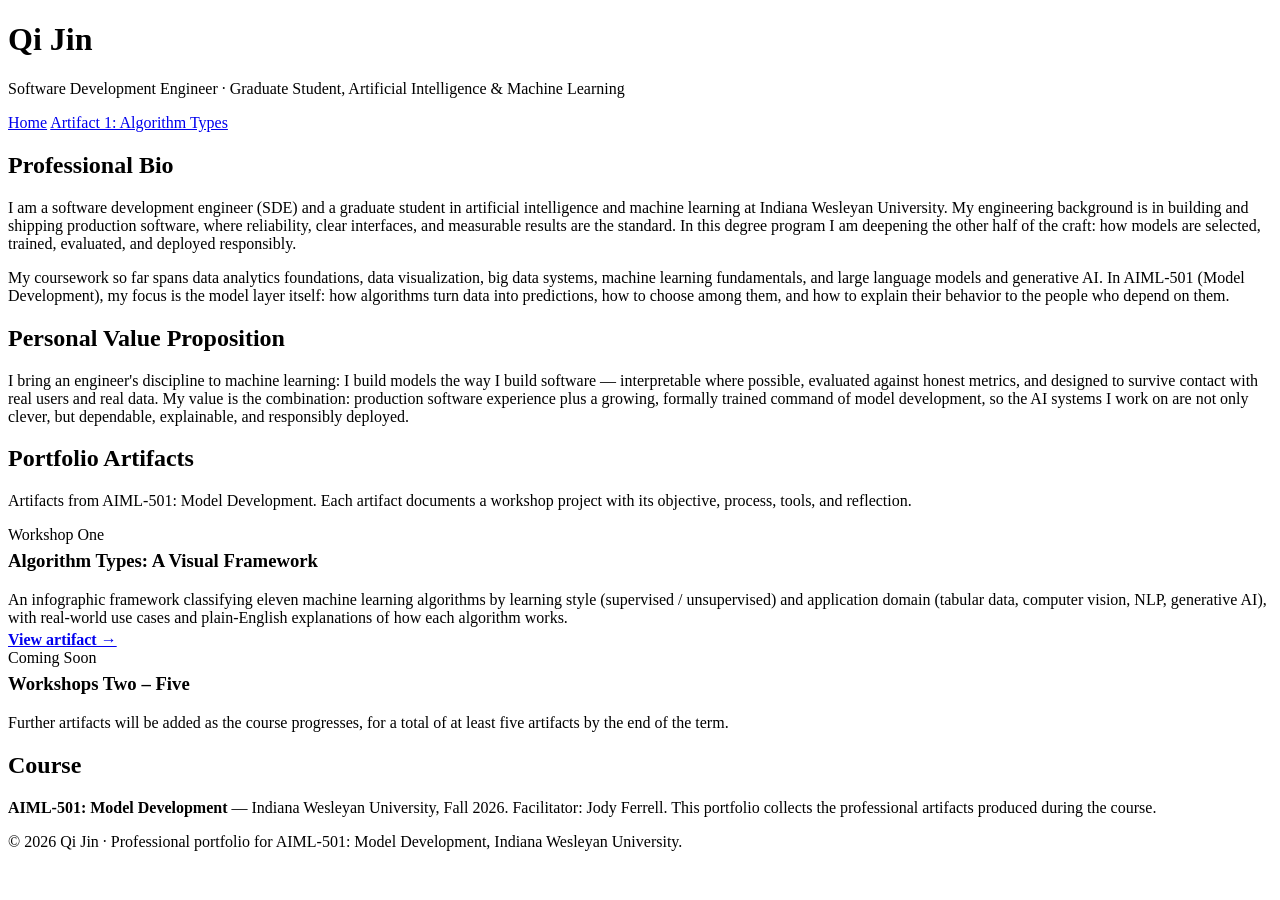
==== index.html @ 9e3637e0 "portfolio: add index.html" ====
<!DOCTYPE html>
<html lang="en">
<head>
<meta charset="UTF-8">
<meta name="viewport" content="width=device-width, initial-scale=1.0">
<title>Qi Jin — Professional Portfolio | AIML-501 Model Development</title>
<link rel="stylesheet" href="style.css">
</head>
<body>
<header class="site">
  <div class="wrap">
    <h1>Qi Jin</h1>
    <p class="sub">Software Development Engineer &middot; Graduate Student, Artificial Intelligence &amp; Machine Learning</p>
  </div>
</header>
<nav class="top">
  <div class="wrap">
    <a href="index.html" class="active">Home</a>
    <a href="algorithm-types.html">Artifact 1: Algorithm Types</a>
  </div>
</nav>

<div class="wrap">

  <section>
    <h2 class="sec">Professional Bio</h2>
    <p>I am a software development engineer (SDE) and a graduate student in artificial
    intelligence and machine learning at Indiana Wesleyan University. My engineering
    background is in building and shipping production software, where reliability,
    clear interfaces, and measurable results are the standard. In this degree program I
    am deepening the other half of the craft: how models are selected, trained,
    evaluated, and deployed responsibly.</p>
    <p>My coursework so far spans data analytics foundations, data visualization, big
    data systems, machine learning fundamentals, and large language models and
    generative AI. In AIML-501 (Model Development), my focus is the model layer itself:
    how algorithms turn data into predictions, how to choose among them, and how to
    explain their behavior to the people who depend on them.</p>
  </section>

  <section>
    <h2 class="sec">Personal Value Proposition</h2>
    <div class="callout">
      <p style="margin:0">I bring an engineer's discipline to machine learning: I build
      models the way I build software — interpretable where possible, evaluated against
      honest metrics, and designed to survive contact with real users and real data.
      My value is the combination: production software experience plus a growing,
      formally trained command of model development, so the AI systems I work on are
      not only clever, but dependable, explainable, and responsibly deployed.</p>
    </div>
  </section>

  <section>
    <h2 class="sec">Portfolio Artifacts</h2>
    <p class="muted">Artifacts from AIML-501: Model Development. Each artifact documents
    a workshop project with its objective, process, tools, and reflection.</p>

    <div class="card artifact">
      <div class="meta">
        <span class="badge">Workshop One</span>
        <h3 style="margin-top:6px">Algorithm Types: A Visual Framework</h3>
        <p class="muted" style="margin:4px 0">An infographic framework classifying eleven
        machine learning algorithms by learning style (supervised / unsupervised) and
        application domain (tabular data, computer vision, NLP, generative AI), with
        real-world use cases and plain-English explanations of how each algorithm works.</p>
      </div>
      <a href="algorithm-types.html"><strong>View artifact &rarr;</strong></a>
    </div>

    <div class="card artifact">
      <div class="meta">
        <span class="badge soon">Coming Soon</span>
        <h3 style="margin-top:6px">Workshops Two – Five</h3>
        <p class="muted" style="margin:4px 0">Further artifacts will be added as the
        course progresses, for a total of at least five artifacts by the end of the term.</p>
      </div>
    </div>
  </section>

  <section>
    <h2 class="sec">Course</h2>
    <p><strong>AIML-501: Model Development</strong> — Indiana Wesleyan University,
    Fall 2026. Facilitator: Jody Ferrell. This portfolio collects the professional
    artifacts produced during the course.</p>
  </section>

</div>

<footer>
  <div class="wrap">&copy; 2026 Qi Jin &middot; Professional portfolio for AIML-501: Model Development, Indiana Wesleyan University.</div>
</footer>
</body>
</html>
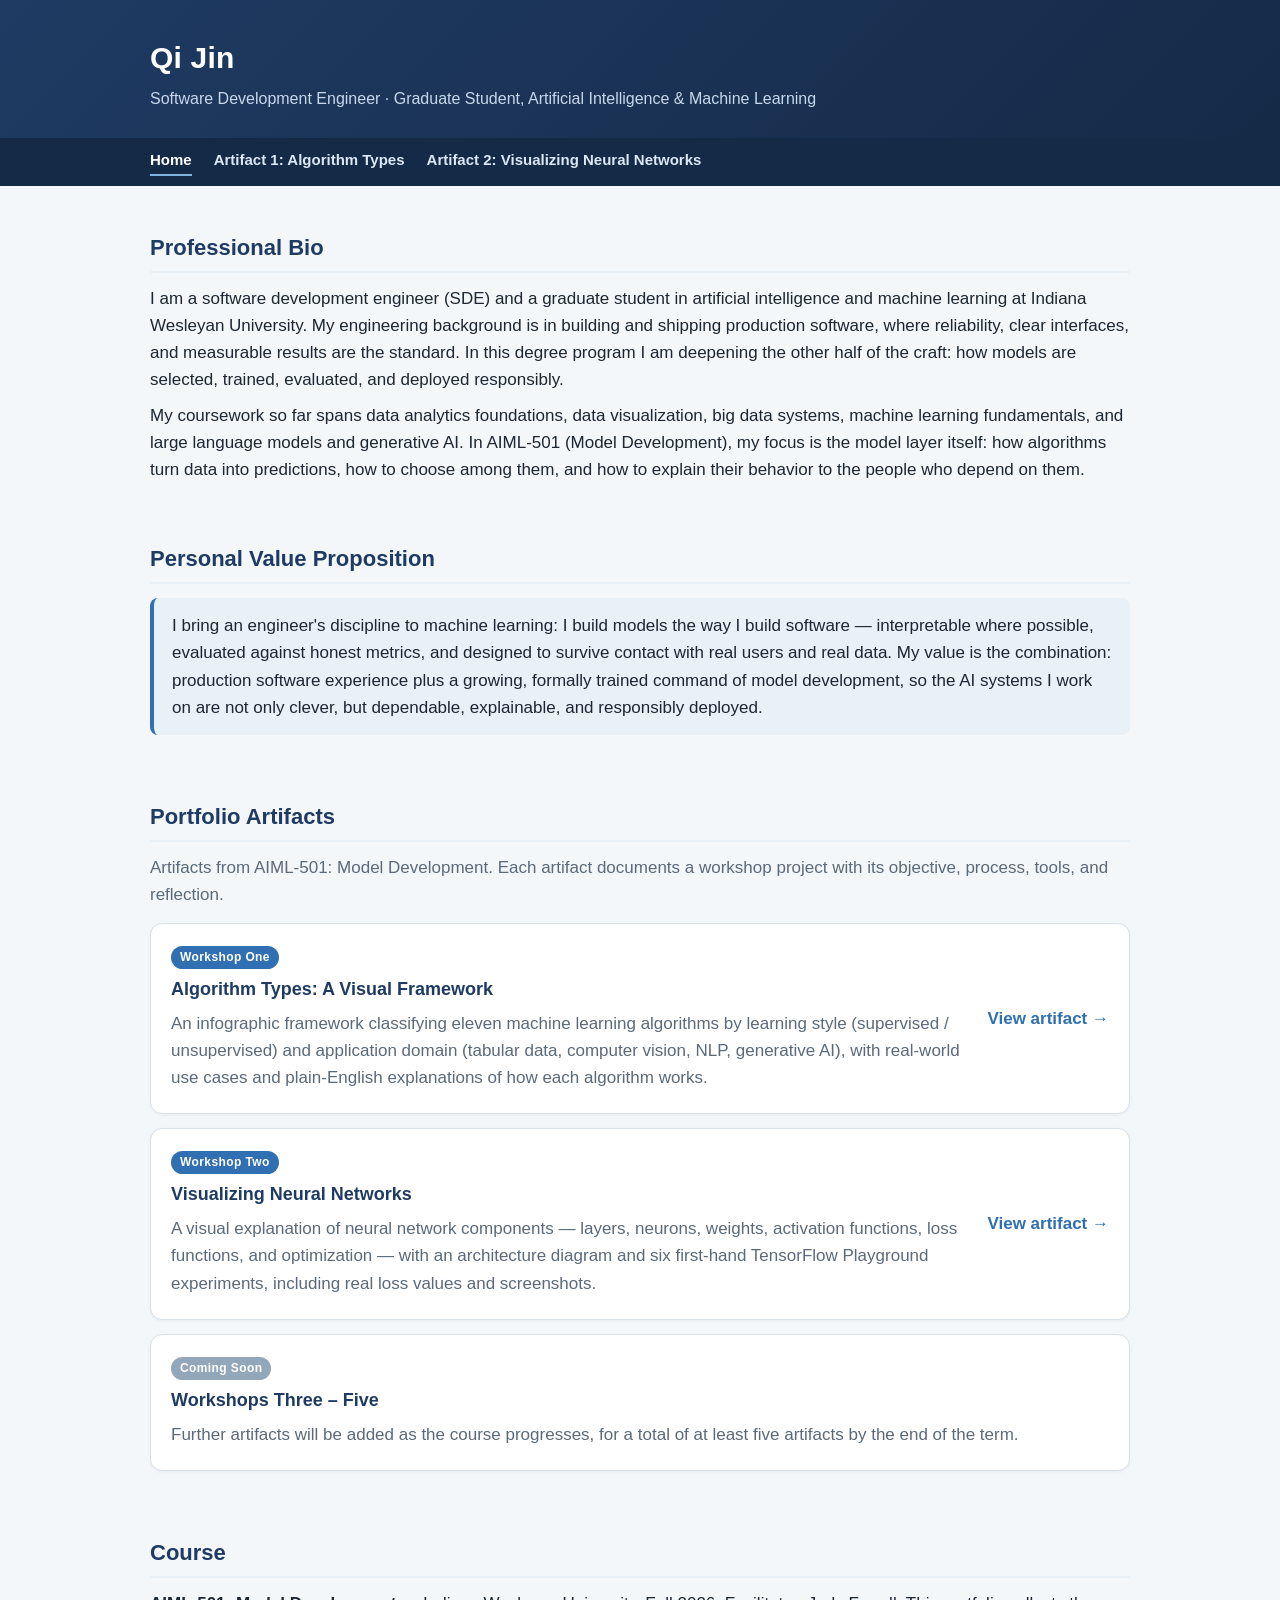
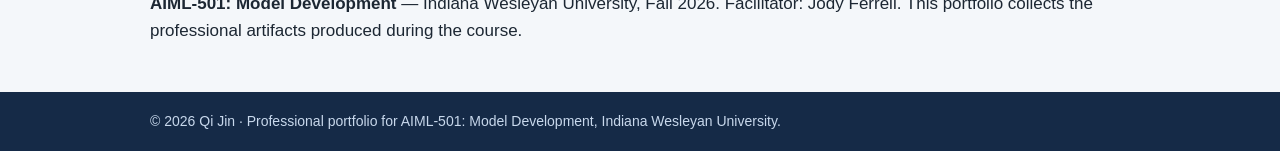
==== commit 55ea5b6d: "portfolio w2: add index.html" ====
--- a/index.html
+++ b/index.html
@@ -17,6 +17,7 @@
   <div class="wrap">
     <a href="index.html" class="active">Home</a>
     <a href="algorithm-types.html">Artifact 1: Algorithm Types</a>
+    <a href="neural-networks.html">Artifact 2: Visualizing Neural Networks</a>
   </div>
 </nav>
 
@@ -68,8 +69,20 @@
 
     <div class="card artifact">
       <div class="meta">
+        <span class="badge">Workshop Two</span>
+        <h3 style="margin-top:6px">Visualizing Neural Networks</h3>
+        <p class="muted" style="margin:4px 0">A visual explanation of neural network
+        components — layers, neurons, weights, activation functions, loss functions,
+        and optimization — with an architecture diagram and six first-hand TensorFlow
+        Playground experiments, including real loss values and screenshots.</p>
+      </div>
+      <a href="neural-networks.html"><strong>View artifact &rarr;</strong></a>
+    </div>
+
+    <div class="card artifact">
+      <div class="meta">
         <span class="badge soon">Coming Soon</span>
-        <h3 style="margin-top:6px">Workshops Two – Five</h3>
+        <h3 style="margin-top:6px">Workshops Three – Five</h3>
         <p class="muted" style="margin:4px 0">Further artifacts will be added as the
         course progresses, for a total of at least five artifacts by the end of the term.</p>
       </div>
--- a/style.css
+++ b/style.css
@@ -0,0 +1,75 @@
+:root{
+  --navy:#1f3b63; --navy-dark:#152a47; --accent:#2f6fb2; --accent-soft:#e8f0f8;
+  --ink:#1c2733; --muted:#5a6a7a; --line:#d8e0e8; --card:#ffffff; --bg:#f4f7fa;
+  --sup:#2f6fb2; --uns:#7a4fa3;
+  --tab:#2e7d5b; --cv:#b25f2e; --nlp:#2e6db2; --gen:#a33d7a;
+}
+*{box-sizing:border-box}
+html{scroll-behavior:smooth}
+body{margin:0;font-family:-apple-system,"Segoe UI",Roboto,"Helvetica Neue",Arial,sans-serif;
+  background:var(--bg);color:var(--ink);line-height:1.6;font-size:17px}
+a{color:var(--accent);text-decoration:none}
+a:hover{text-decoration:underline}
+.wrap{max-width:1020px;margin:0 auto;padding:0 20px}
+
+/* Header */
+header.site{background:linear-gradient(135deg,var(--navy) 0%,var(--navy-dark) 100%);color:#fff}
+header.site .wrap{padding:34px 20px 26px}
+header.site h1{margin:0 0 4px;font-size:30px;letter-spacing:.2px}
+header.site .sub{color:#c8d8ec;font-size:16px;margin:0}
+nav.top{background:var(--navy-dark)}
+nav.top .wrap{display:flex;gap:22px;padding-top:10px;padding-bottom:10px}
+nav.top a{color:#dce8f5;font-size:15px;font-weight:600}
+nav.top a.active{color:#fff;border-bottom:2px solid #7fb2e0;padding-bottom:2px}
+
+/* Sections */
+section{padding:26px 0 6px}
+h2.sec{font-size:22px;color:var(--navy);border-bottom:2px solid var(--accent-soft);
+  padding-bottom:6px;margin:18px 0 12px}
+h3{color:var(--navy);margin:16px 0 6px;font-size:18px}
+p{margin:8px 0}
+.card{background:var(--card);border:1px solid var(--line);border-radius:12px;
+  padding:18px 20px;margin:14px 0;box-shadow:0 1px 3px rgba(21,42,71,.06)}
+.muted{color:var(--muted)}
+.small{font-size:14px}
+
+/* Value prop callout */
+.callout{background:var(--accent-soft);border-left:4px solid var(--accent);
+  border-radius:8px;padding:14px 18px;margin:14px 0}
+
+/* Artifact list */
+.artifact{display:flex;justify-content:space-between;align-items:center;gap:14px}
+.artifact .meta{flex:1}
+.badge{display:inline-block;font-size:12px;font-weight:700;letter-spacing:.4px;
+  padding:2px 9px;border-radius:999px;color:#fff;background:var(--accent)}
+.badge.soon{background:#93a7ba}
+
+/* Infographic */
+.diagram{background:var(--card);border:1px solid var(--line);border-radius:12px;
+  padding:16px;margin:14px 0;overflow-x:auto}
+.diagram svg{min-width:640px;width:100%;height:auto;display:block}
+.legend{display:flex;flex-wrap:wrap;gap:8px 16px;margin:8px 0 2px;font-size:14px}
+.legend span{display:inline-flex;align-items:center;gap:6px}
+.dot{width:11px;height:11px;border-radius:3px;display:inline-block}
+.grid{display:grid;grid-template-columns:1fr 1fr;gap:14px}
+@media (max-width:760px){.grid{grid-template-columns:1fr}}
+.algo{background:var(--card);border:1px solid var(--line);border-radius:12px;
+  padding:14px 16px;box-shadow:0 1px 3px rgba(21,42,71,.05)}
+.algo h4{margin:0 0 2px;font-size:17px;color:var(--navy)}
+.algo .type{font-size:12px;font-weight:700;letter-spacing:.5px;text-transform:uppercase}
+.algo .type.sup{color:var(--sup)} .algo .type.uns{color:var(--uns)}
+.algo p{font-size:15px;margin:6px 0}
+.algo .lbl{font-weight:700;color:var(--navy);font-size:13px;text-transform:uppercase;letter-spacing:.4px}
+.tags{display:flex;flex-wrap:wrap;gap:6px;margin:6px 0}
+.tag{font-size:12px;font-weight:700;color:#fff;padding:2px 8px;border-radius:999px}
+.tag.tab{background:var(--tab)} .tag.cv{background:var(--cv)}
+.tag.nlp{background:var(--nlp)} .tag.gen{background:var(--gen)}
+.branch-title{display:flex;align-items:center;gap:10px;margin:22px 0 4px}
+.branch-title h3{margin:0;font-size:20px}
+.branch-title .rule{flex:1;height:2px;background:var(--line)}
+
+footer{margin:34px 0 0;background:var(--navy-dark);color:#c8d8ec}
+footer .wrap{padding:18px 20px;font-size:14px}
+table.refs{font-size:15px}
+ul{margin:8px 0 8px 18px;padding:0}
+li{margin:4px 0}
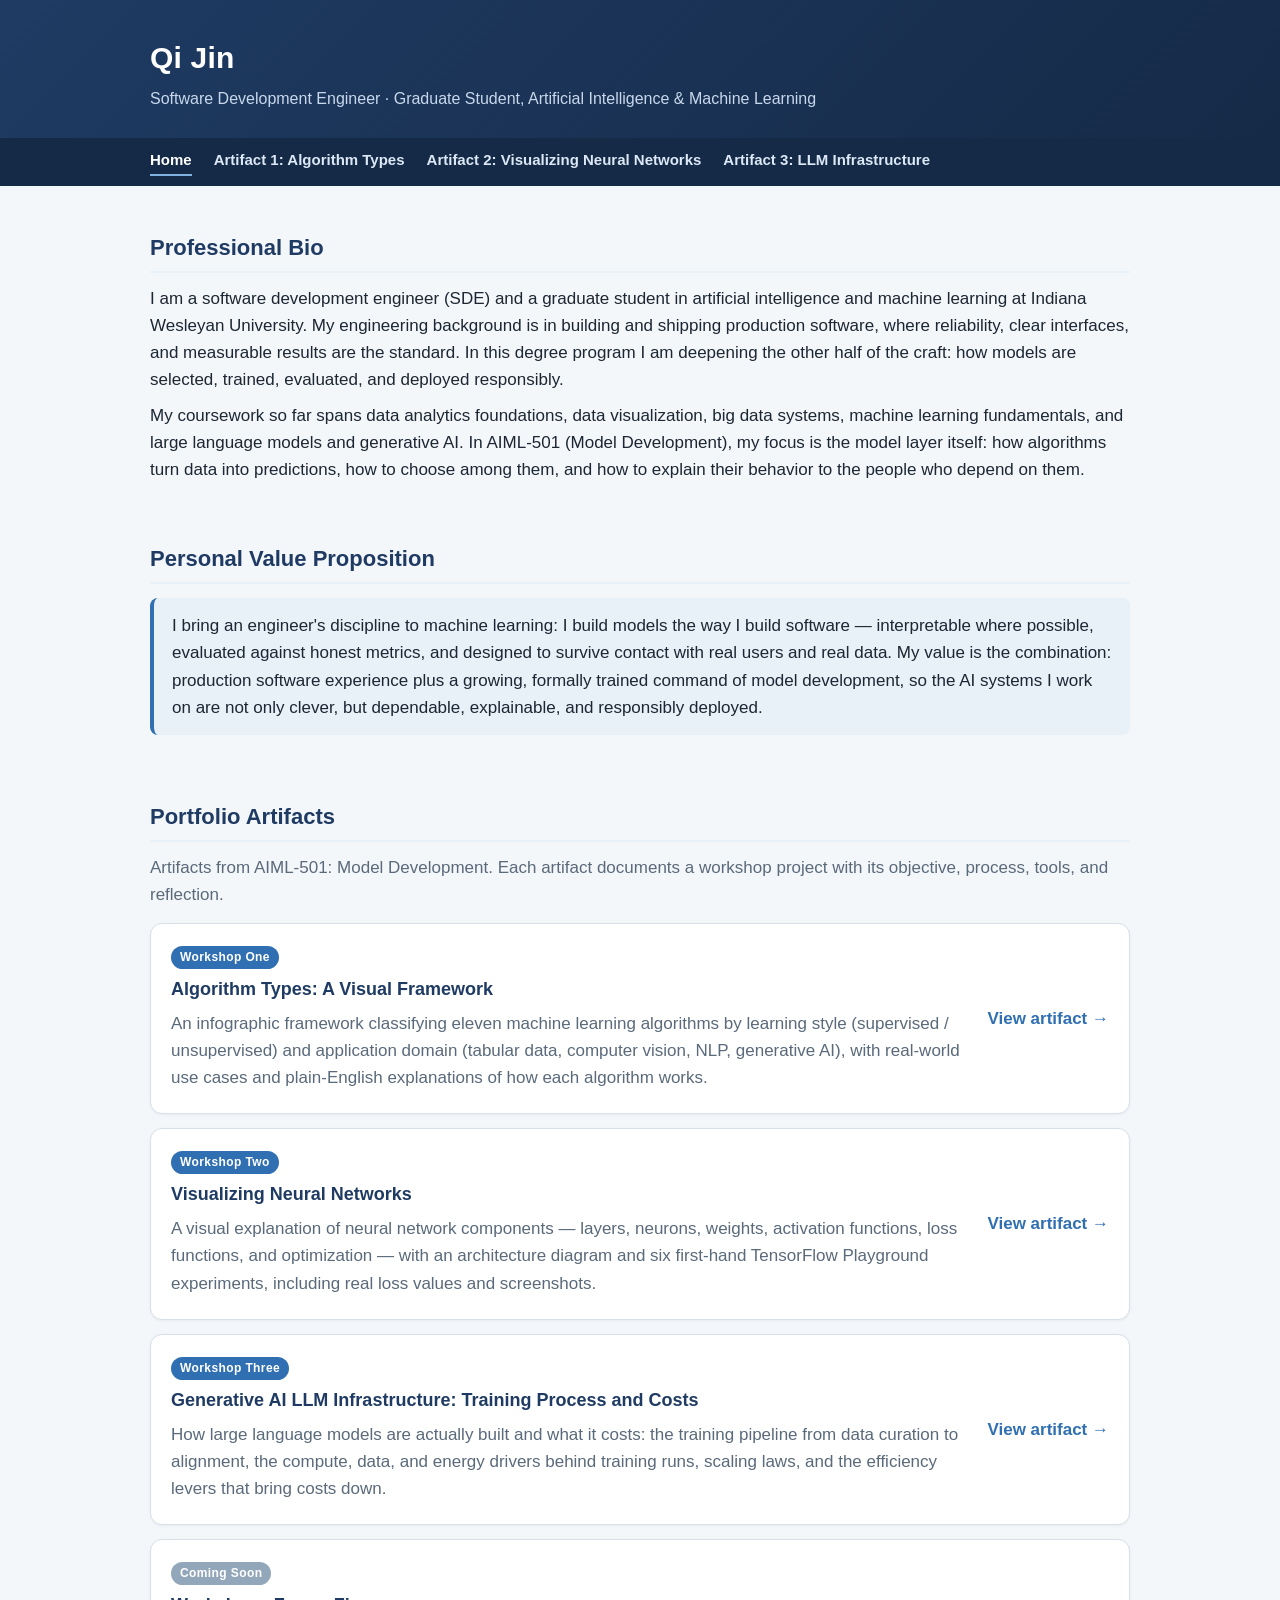
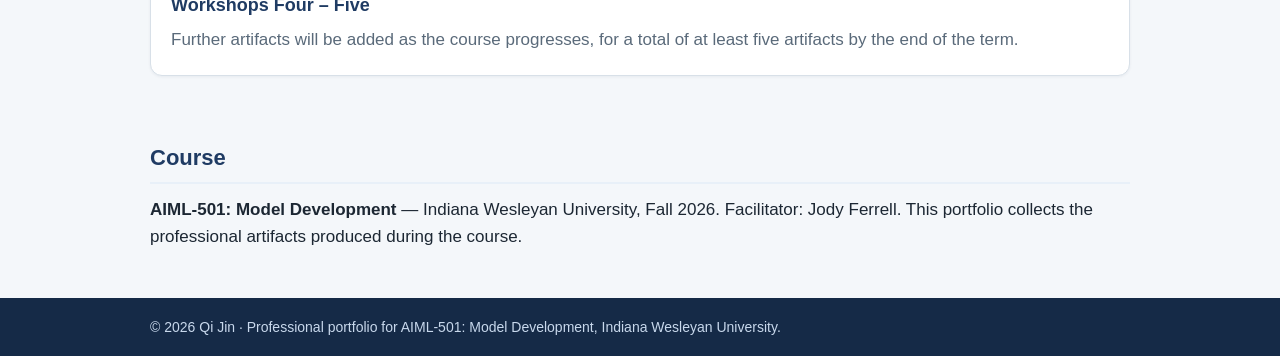
==== commit 4902f0aa: "portfolio w3: add index.html" ====
--- a/index.html
+++ b/index.html
@@ -18,6 +18,7 @@
     <a href="index.html" class="active">Home</a>
     <a href="algorithm-types.html">Artifact 1: Algorithm Types</a>
     <a href="neural-networks.html">Artifact 2: Visualizing Neural Networks</a>
+    <a href="llm-infrastructure.html">Artifact 3: LLM Infrastructure</a>
   </div>
 </nav>
 
@@ -81,8 +82,20 @@
 
     <div class="card artifact">
       <div class="meta">
+        <span class="badge">Workshop Three</span>
+        <h3 style="margin-top:6px">Generative AI LLM Infrastructure: Training Process and Costs</h3>
+        <p class="muted" style="margin:4px 0">How large language models are actually
+        built and what it costs: the training pipeline from data curation to alignment,
+        the compute, data, and energy drivers behind training runs, scaling laws, and
+        the efficiency levers that bring costs down.</p>
+      </div>
+      <a href="llm-infrastructure.html"><strong>View artifact &rarr;</strong></a>
+    </div>
+
+    <div class="card artifact">
+      <div class="meta">
         <span class="badge soon">Coming Soon</span>
-        <h3 style="margin-top:6px">Workshops Three – Five</h3>
+        <h3 style="margin-top:6px">Workshops Four – Five</h3>
         <p class="muted" style="margin:4px 0">Further artifacts will be added as the
         course progresses, for a total of at least five artifacts by the end of the term.</p>
       </div>
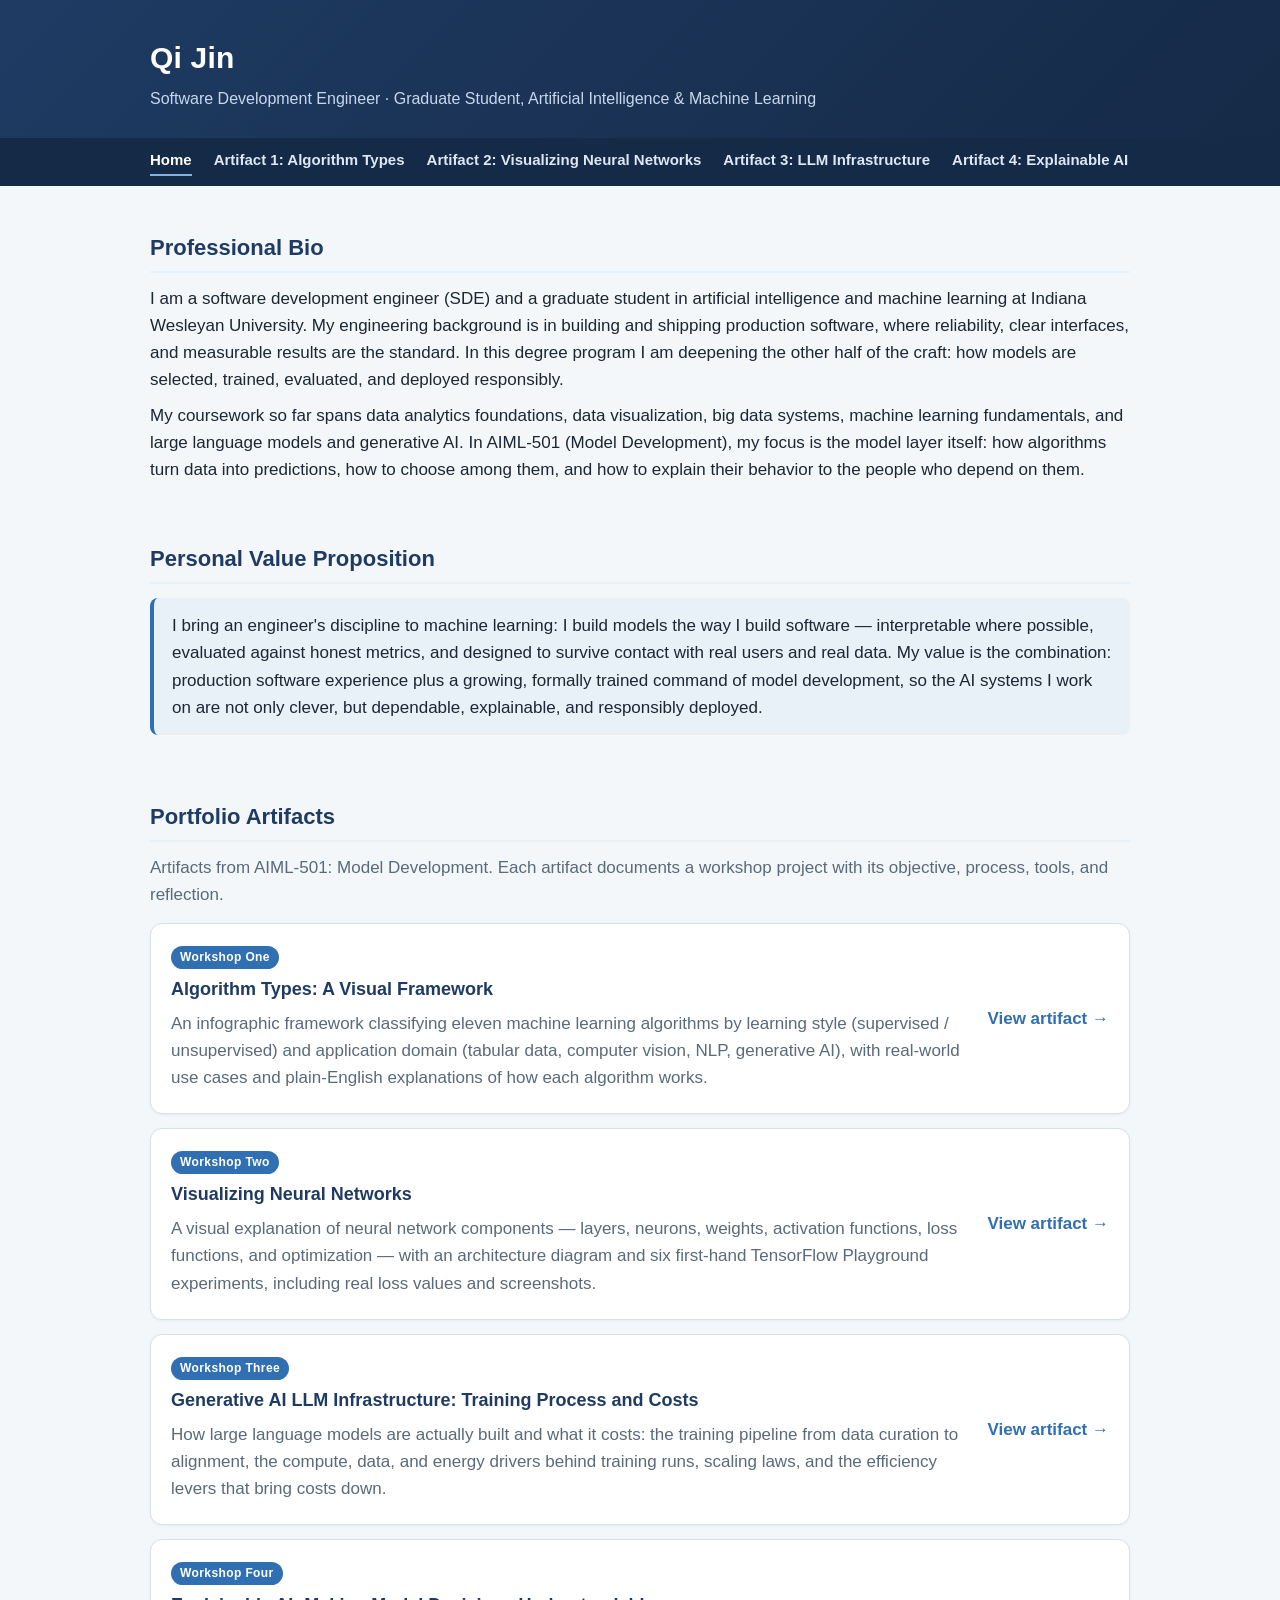
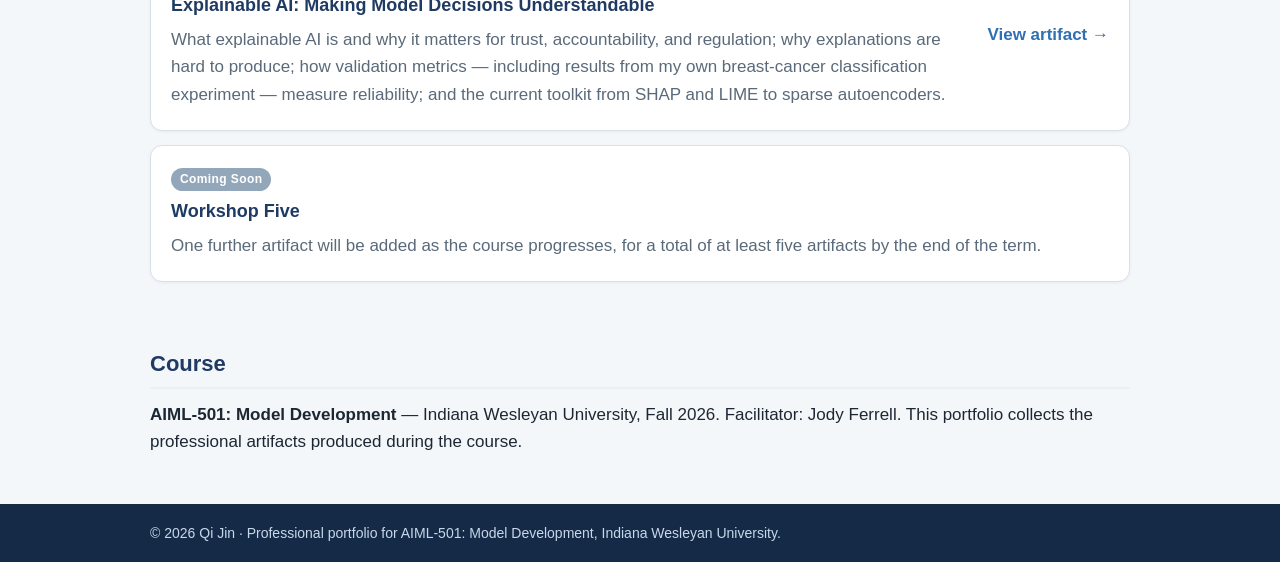
==== commit 704d05ab: "portfolio w4: add index.html" ====
--- a/index.html
+++ b/index.html
@@ -19,6 +19,7 @@
     <a href="algorithm-types.html">Artifact 1: Algorithm Types</a>
     <a href="neural-networks.html">Artifact 2: Visualizing Neural Networks</a>
     <a href="llm-infrastructure.html">Artifact 3: LLM Infrastructure</a>
+    <a href="explainability.html">Artifact 4: Explainable AI</a>
   </div>
 </nav>
 
@@ -94,9 +95,22 @@
 
     <div class="card artifact">
       <div class="meta">
+        <span class="badge">Workshop Four</span>
+        <h3 style="margin-top:6px">Explainable AI: Making Model Decisions Understandable</h3>
+        <p class="muted" style="margin:4px 0">What explainable AI is and why it matters for
+        trust, accountability, and regulation; why explanations are hard to produce;
+        how validation metrics — including results from my own breast-cancer
+        classification experiment — measure reliability; and the current toolkit
+        from SHAP and LIME to sparse autoencoders.</p>
+      </div>
+      <a href="explainability.html"><strong>View artifact &rarr;</strong></a>
+    </div>
+
+    <div class="card artifact">
+      <div class="meta">
         <span class="badge soon">Coming Soon</span>
-        <h3 style="margin-top:6px">Workshops Four – Five</h3>
-        <p class="muted" style="margin:4px 0">Further artifacts will be added as the
+        <h3 style="margin-top:6px">Workshop Five</h3>
+        <p class="muted" style="margin:4px 0">One further artifact will be added as the
         course progresses, for a total of at least five artifacts by the end of the term.</p>
       </div>
     </div>
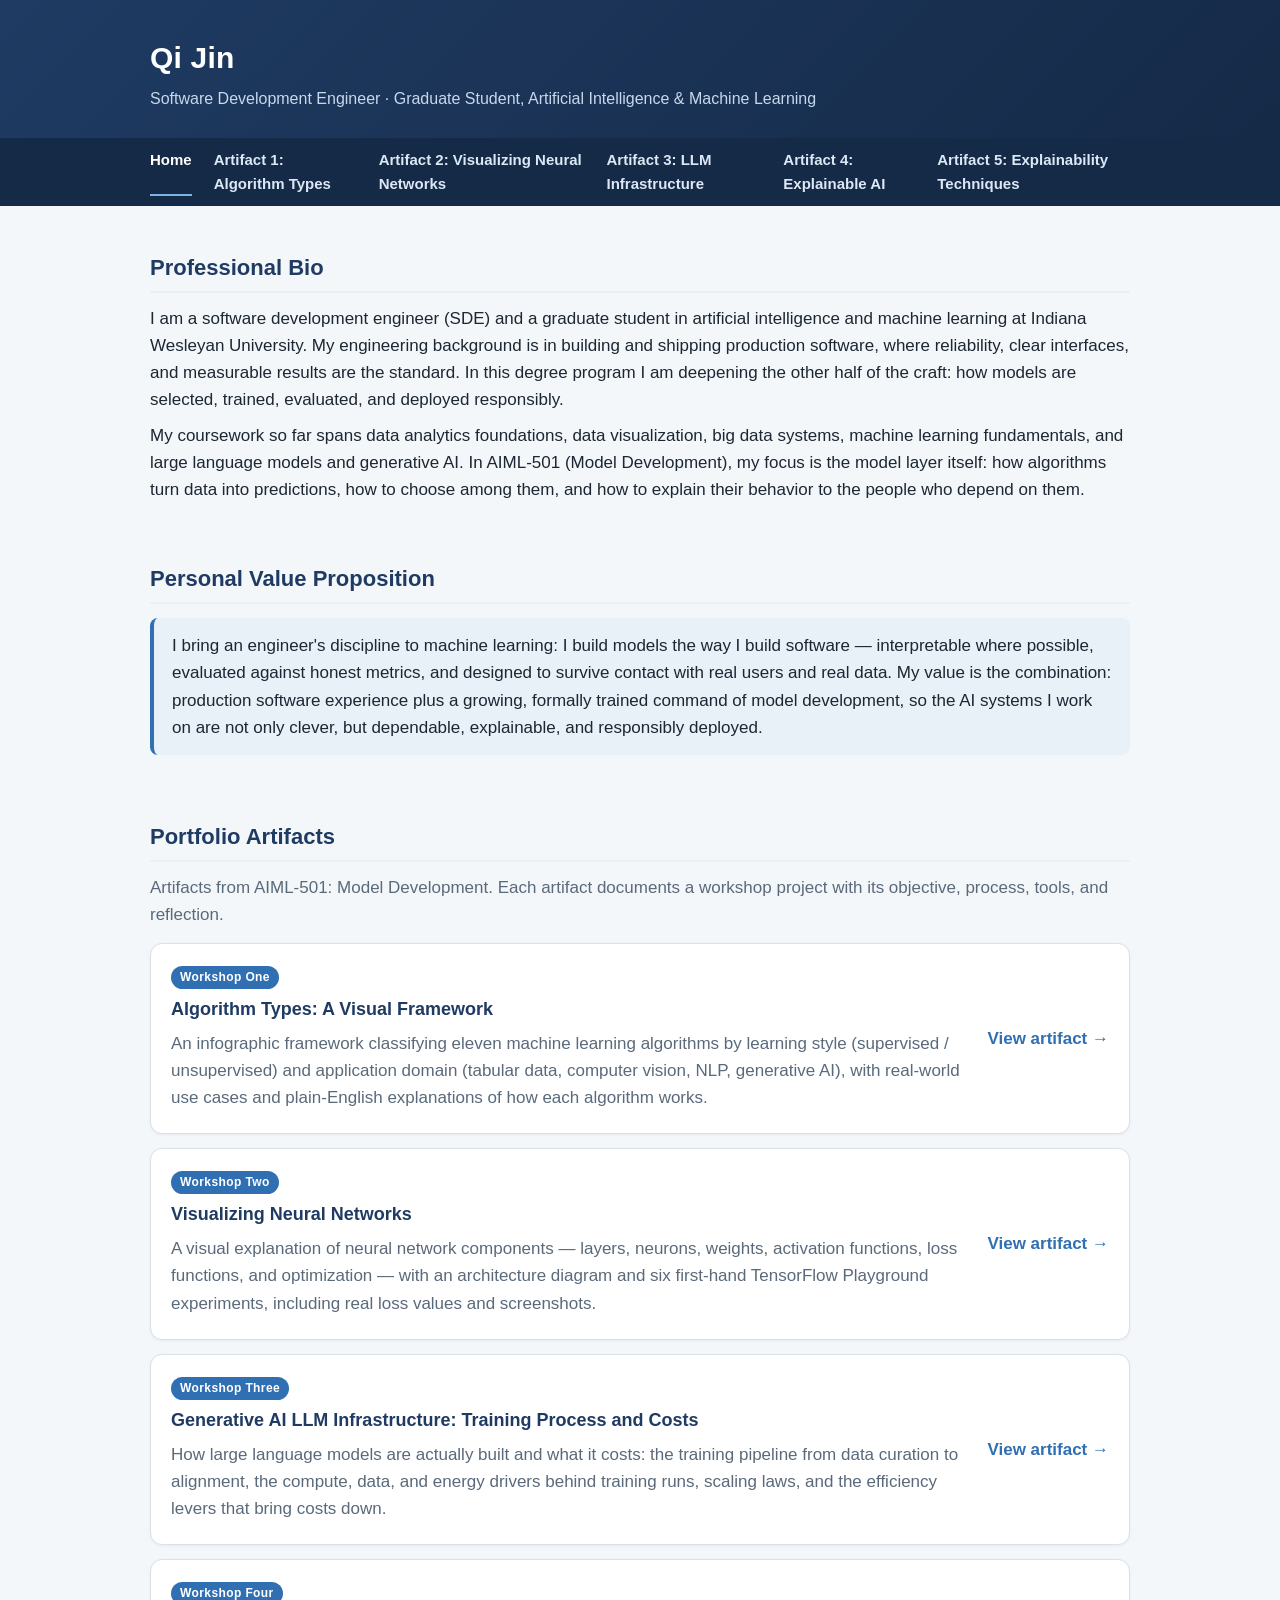
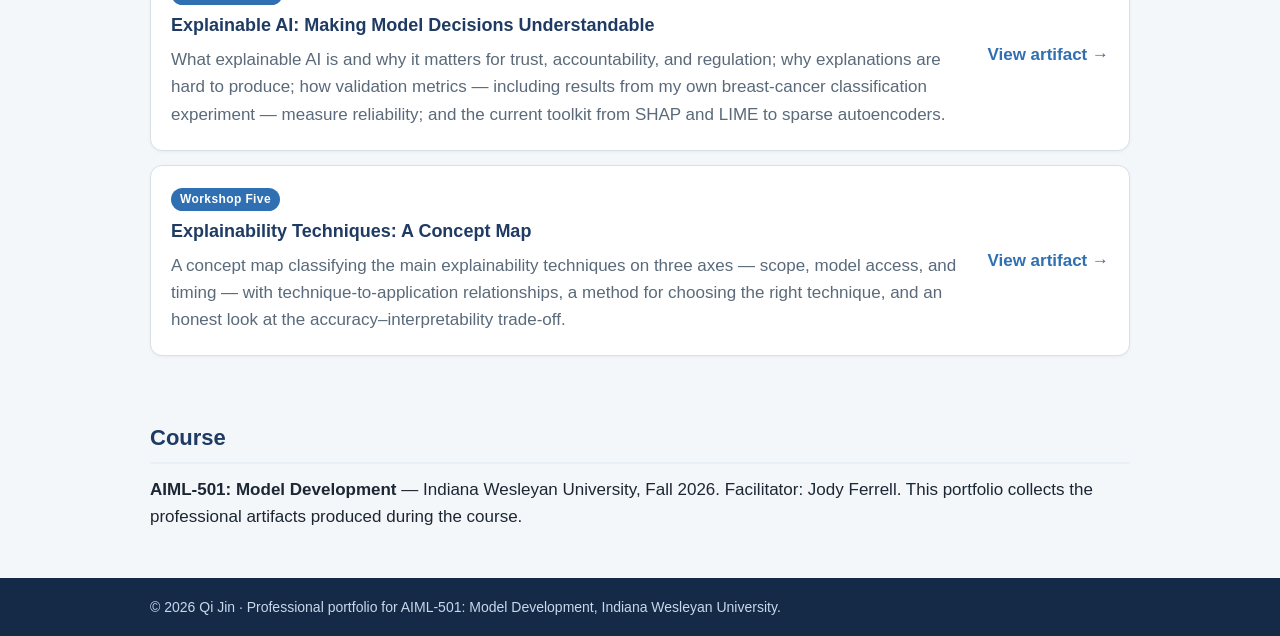
==== commit c9bbb00e: "portfolio w5: add index.html" ====
--- a/index.html
+++ b/index.html
@@ -20,6 +20,7 @@
     <a href="neural-networks.html">Artifact 2: Visualizing Neural Networks</a>
     <a href="llm-infrastructure.html">Artifact 3: LLM Infrastructure</a>
     <a href="explainability.html">Artifact 4: Explainable AI</a>
+    <a href="explainability-techniques.html">Artifact 5: Explainability Techniques</a>
   </div>
 </nav>
 
@@ -108,11 +109,15 @@
 
     <div class="card artifact">
       <div class="meta">
-        <span class="badge soon">Coming Soon</span>
-        <h3 style="margin-top:6px">Workshop Five</h3>
-        <p class="muted" style="margin:4px 0">One further artifact will be added as the
-        course progresses, for a total of at least five artifacts by the end of the term.</p>
+        <span class="badge">Workshop Five</span>
+        <h3 style="margin-top:6px">Explainability Techniques: A Concept Map</h3>
+        <p class="muted" style="margin:4px 0">A concept map classifying the main
+        explainability techniques on three axes — scope, model access, and timing —
+        with technique-to-application relationships, a method for choosing the
+        right technique, and an honest look at the accuracy–interpretability
+        trade-off.</p>
       </div>
+      <a href="explainability-techniques.html"><strong>View artifact &rarr;</strong></a>
     </div>
   </section>
 
